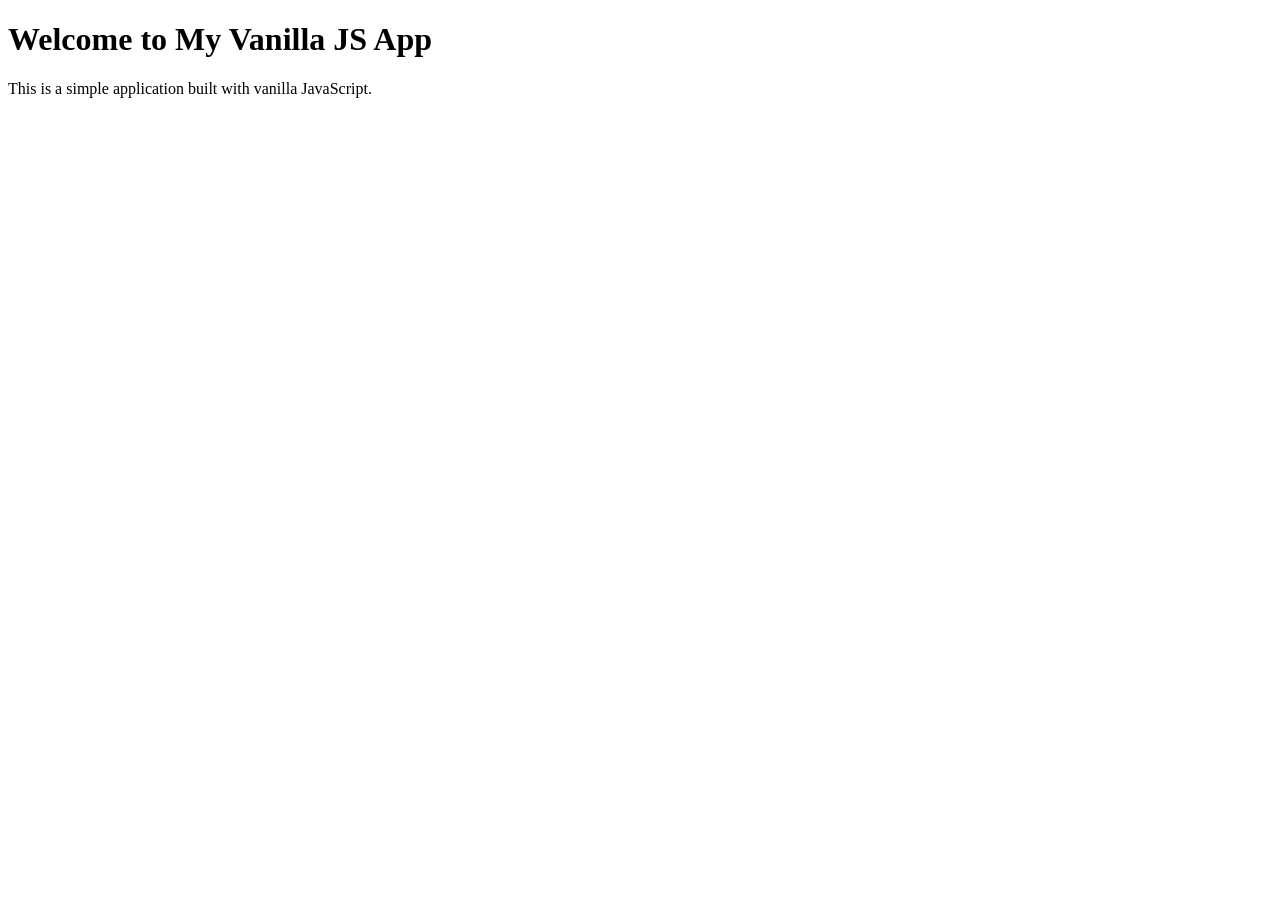
==== index.html @ 6b753228 "Add html file" ====
<!DOCTYPE html>
<html lang="en">

<head>
  <!-- Meta tags -->
  <!-- charset meta tag tells the browser to use UTF-8 encoding when interpreting the HTML document. 
  It's crucial to include this tag early in your HTML document (ideally within the first 1024 bytes) 
  to ensure proper character rendering.
  Without UTF-8, you might encounter issues like:
  - Question marks (?) instead of special characters
  - Random symbols instead of proper text
  - Broken emoji displays
  - Incorrect rendering of non-English text
  This is why UTF-8 has become the de facto standard for web development 
  and is recommended by the W3C (World Wide Web Consortium). -->
  <meta charset="UTF-8">
  <!-- Controls how a webpage is displayed on mobile devices
  Without this tag, mobile browsers might render the page as if it 
  were on a desktop screen, causing users to need to zoom and pan -->
  <meta name="viewport" content="width=device-width,initial-scale=1.0">
  <!-- Title -->
  <title>Vanilla JS App</title>
</head>

<body>
  <div id="app">
    <h1>Welcome to My Vanilla JS App</h1>
    <p>This is a simple application built with vanilla JavaScript.</p>
  </div>
</body>

</html>
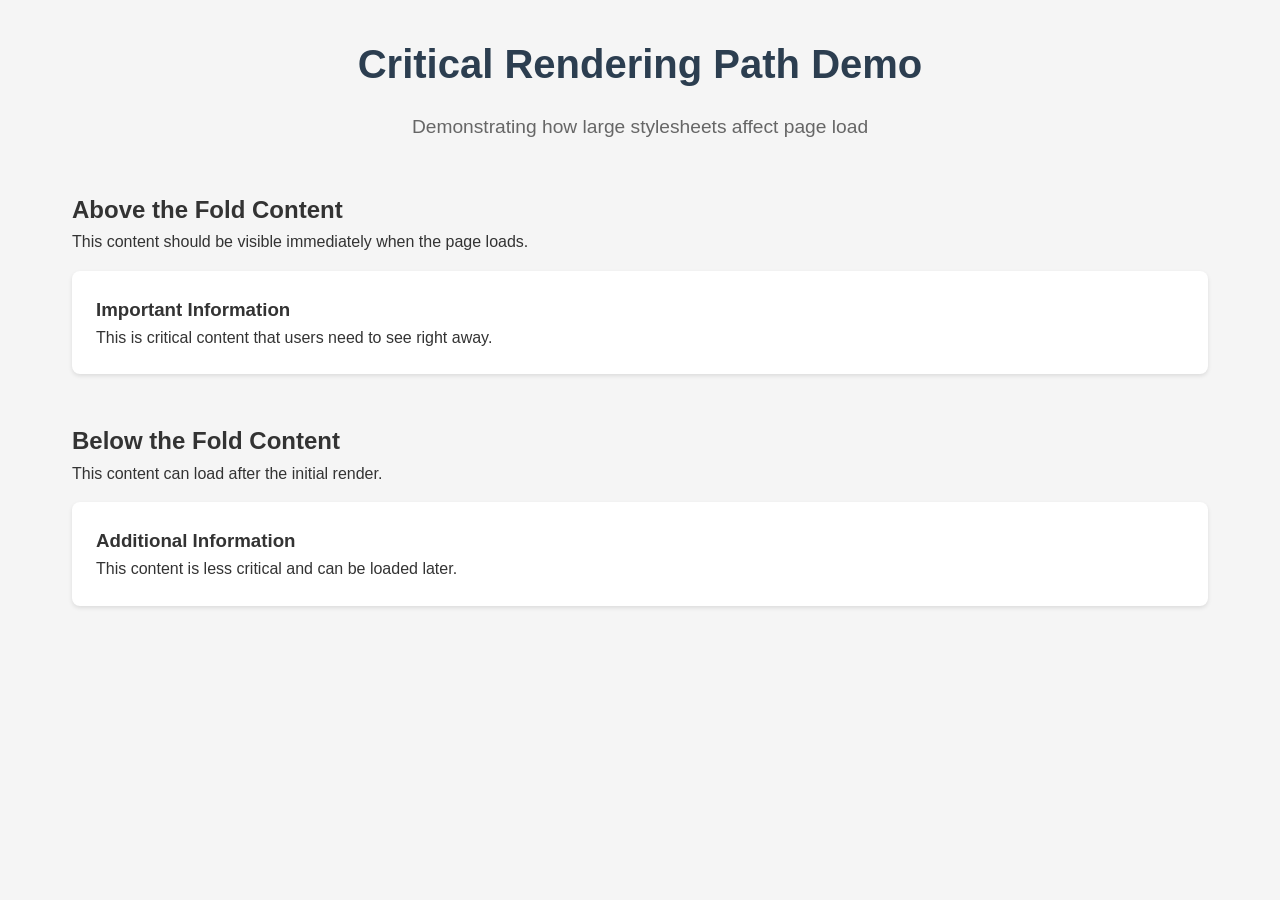
==== commit 5ae62066: "Add Example 1:  Inline Critical CSS" ====
--- a/index.html
+++ b/index.html
@@ -19,13 +19,40 @@
   were on a desktop screen, causing users to need to zoom and pan -->
   <meta name="viewport" content="width=device-width,initial-scale=1.0">
   <!-- Title -->
-  <title>Vanilla JS App</title>
+  <title>Critical Rendering Path Demo</title>
+  <!-- This large stylesheet will block rendering -->
+  <link rel="stylesheet" href="styles.css">
 </head>
+<!-- "Above the fold" content refers to the portion of a webpage that is visible to users 
+ without having to scroll down. The term comes from the newspaper industry, 
+ where the most important content was placed above the physical fold of the newspaper. -->
 
 <body>
-  <div id="app">
-    <h1>Welcome to My Vanilla JS App</h1>
-    <p>This is a simple application built with vanilla JavaScript.</p>
+  <div class="container">
+    <header>
+      <h1>Critical Rendering Path Demo</h1>
+      <p class="subtitle">Demonstrating how large stylesheets affect page load</p>
+    </header>
+
+    <main>
+      <section class="content">
+        <h2>Above the Fold Content</h2>
+        <p>This content should be visible immediately when the page loads.</p>
+        <div class="card">
+          <h3>Important Information</h3>
+          <p>This is critical content that users need to see right away.</p>
+        </div>
+      </section>
+
+      <section class="content">
+        <h2>Below the Fold Content</h2>
+        <p>This content can load after the initial render.</p>
+        <div class="card">
+          <h3>Additional Information</h3>
+          <p>This content is less critical and can be loaded later.</p>
+        </div>
+      </section>
+    </main>
   </div>
 </body>
 
--- a/styles.css
+++ b/styles.css
@@ -0,0 +1,1338 @@
+/* Base styles */
+* {
+  margin: 0;
+  padding: 0;
+  box-sizing: border-box;
+}
+
+body {
+  font-family: -apple-system, BlinkMacSystemFont, "Segoe UI", Roboto, Oxygen,
+    Ubuntu, Cantarell, sans-serif;
+  line-height: 1.6;
+  color: #333;
+  background-color: #f5f5f5;
+}
+
+.container {
+  max-width: 1200px;
+  margin: 0 auto;
+  padding: 2rem;
+}
+
+header {
+  text-align: center;
+  margin-bottom: 3rem;
+}
+
+h1 {
+  font-size: 2.5rem;
+  color: #2c3e50;
+  margin-bottom: 1rem;
+}
+
+.subtitle {
+  font-size: 1.2rem;
+  color: #666;
+}
+
+.content {
+  margin-bottom: 3rem;
+}
+
+.card {
+  background: white;
+  border-radius: 8px;
+  padding: 1.5rem;
+  box-shadow: 0 2px 4px rgba(0, 0, 0, 0.1);
+  margin: 1rem 0;
+}
+
+/* Generate a large number of unused styles to simulate a large stylesheet */
+/* These styles will never be used but will make the stylesheet larger */
+.unused-1 {
+  color: #000;
+}
+.unused-2 {
+  color: #111;
+}
+.unused-3 {
+  color: #222;
+}
+.unused-4 {
+  color: #333;
+}
+.unused-5 {
+  color: #444;
+}
+.unused-6 {
+  color: #555;
+}
+.unused-7 {
+  color: #666;
+}
+.unused-8 {
+  color: #777;
+}
+.unused-9 {
+  color: #888;
+}
+.unused-10 {
+  color: #999;
+}
+/* ... and so on for many more unused styles ... */
+
+/* Add more unused styles to make the file larger */
+@media (min-width: 768px) {
+  .unused-1 {
+    color: #000;
+  }
+  .unused-2 {
+    color: #111;
+  }
+  .unused-3 {
+    color: #222;
+  }
+  /* ... more unused styles ... */
+}
+
+@media (min-width: 1024px) {
+  .unused-1 {
+    color: #000;
+  }
+  .unused-2 {
+    color: #111;
+  }
+  .unused-3 {
+    color: #222;
+  }
+  /* ... more unused styles ... */
+}
+
+/* Add many more media queries with unused styles */
+@media (min-width: 1200px) {
+  .unused-1 {
+    color: #000;
+  }
+  .unused-2 {
+    color: #111;
+  }
+  .unused-3 {
+    color: #222;
+  }
+  /* ... more unused styles ... */
+}
+
+/* Add more unused styles with different selectors */
+[data-theme="dark"] .unused-1 {
+  color: #fff;
+}
+[data-theme="dark"] .unused-2 {
+  color: #eee;
+}
+[data-theme="dark"] .unused-3 {
+  color: #ddd;
+}
+/* ... more unused styles ... */
+
+/* Add more unused styles with pseudo-classes */
+.unused-1:hover {
+  color: #000;
+}
+.unused-2:hover {
+  color: #111;
+}
+.unused-3:hover {
+  color: #222;
+}
+/* ... more unused styles ... */
+
+/* Add more unused styles with pseudo-elements */
+.unused-1::before {
+  content: "";
+}
+.unused-2::before {
+  content: "";
+}
+.unused-3::before {
+  content: "";
+}
+/* ... more unused styles ... */
+
+/* Add complex nested selectors */
+.card:hover .card-title {
+  transform: scale(1.05);
+  transition: transform 0.3s ease;
+}
+
+.card:hover .card-content {
+  opacity: 0.8;
+  transition: opacity 0.3s ease;
+}
+
+/* Add more unused styles with complex selectors */
+.unused-1:hover .unused-2 {
+  color: #000;
+  background: linear-gradient(to right, #000, #fff);
+}
+
+.unused-2:hover .unused-3 {
+  color: #111;
+  background: linear-gradient(to left, #111, #eee);
+}
+
+/* Add more media queries with complex styles */
+@media (min-width: 768px) and (max-width: 1024px) {
+  .unused-1 {
+    color: #000;
+    background: linear-gradient(45deg, #000, #fff);
+    transform: rotate(5deg);
+    transition: all 0.3s ease;
+  }
+
+  .unused-2 {
+    color: #111;
+    background: linear-gradient(-45deg, #111, #eee);
+    transform: rotate(-5deg);
+    transition: all 0.3s ease;
+  }
+}
+
+/* Add more complex animations */
+@keyframes spin {
+  0% {
+    transform: rotate(0deg);
+  }
+  100% {
+    transform: rotate(360deg);
+  }
+}
+
+@keyframes fade {
+  0% {
+    opacity: 0;
+  }
+  50% {
+    opacity: 0.5;
+  }
+  100% {
+    opacity: 1;
+  }
+}
+
+/* Add more unused styles with animations */
+.unused-1 {
+  animation: spin 2s linear infinite;
+}
+
+.unused-2 {
+  animation: fade 3s ease-in-out infinite;
+}
+
+/* Add more complex selectors with pseudo-elements */
+.unused-1::before,
+.unused-1::after {
+  content: "";
+  position: absolute;
+  width: 100%;
+  height: 100%;
+  background: linear-gradient(45deg, #000, #fff);
+  opacity: 0.5;
+  transition: all 0.3s ease;
+}
+
+/* Add more unused styles with complex transforms */
+.unused-2 {
+  transform: perspective(1000px) rotateX(45deg) rotateY(45deg);
+  transition: transform 0.5s ease;
+}
+
+/* Add more unused styles with complex filters */
+.unused-3 {
+  filter: blur(5px) brightness(1.2) contrast(1.5);
+  transition: filter 0.3s ease;
+}
+
+/* Add more unused styles with complex backgrounds */
+.unused-4 {
+  background: linear-gradient(45deg, #000, #fff),
+    radial-gradient(circle, #000, #fff),
+    repeating-linear-gradient(45deg, #000, #fff 10px);
+  background-blend-mode: multiply, screen, overlay;
+}
+
+/* Add more unused styles with complex box-shadows */
+.unused-5 {
+  box-shadow: 0 0 10px rgba(0, 0, 0, 0.5), 0 0 20px rgba(0, 0, 0, 0.3),
+    0 0 30px rgba(0, 0, 0, 0.1);
+}
+
+/* Add more unused styles with complex text effects */
+.unused-6 {
+  text-shadow: 2px 2px 0 #000, 4px 4px 0 #111, 6px 6px 0 #222;
+}
+
+/* Add more unused styles with complex borders */
+.unused-7 {
+  border: 2px solid #000, 4px solid #111, 6px solid #222;
+  border-radius: 10px;
+}
+
+/* Add more unused styles with complex transitions */
+.unused-8 {
+  transition: all 0.3s ease, transform 0.5s ease, opacity 0.7s ease,
+    background 0.9s ease;
+}
+
+/* Add more unused styles with complex transforms */
+.unused-9 {
+  transform: translateX(10px) translateY(20px) rotate(45deg) scale(1.2)
+    skew(10deg);
+}
+
+/* Add more unused styles with complex backgrounds */
+.unused-10 {
+  background: linear-gradient(45deg, #000, #fff),
+    url("data:image/svg+xml,<svg>...</svg>"),
+    radial-gradient(circle, #000, #fff);
+  background-size: 100% 100%, 50% 50%, 200% 200%;
+  background-position: center, top left, bottom right;
+  background-repeat: no-repeat, repeat, repeat-x;
+}
+
+/* Add more unused styles with complex animations */
+@keyframes complex {
+  0% {
+    transform: translateX(0) rotate(0);
+    opacity: 1;
+    background: #000;
+  }
+  25% {
+    transform: translateX(100px) rotate(90deg);
+    opacity: 0.5;
+    background: #333;
+  }
+  50% {
+    transform: translateX(0) rotate(180deg);
+    opacity: 1;
+    background: #666;
+  }
+  75% {
+    transform: translateX(-100px) rotate(270deg);
+    opacity: 0.5;
+    background: #999;
+  }
+  100% {
+    transform: translateX(0) rotate(360deg);
+    opacity: 1;
+    background: #fff;
+  }
+}
+
+.unused-11 {
+  animation: complex 5s ease-in-out infinite;
+}
+
+/* Add more unused styles with complex selectors and pseudo-classes */
+.unused-12:hover:active:focus {
+  color: #000;
+  background: #fff;
+  transform: scale(1.2);
+  transition: all 0.3s ease;
+}
+
+/* Add more unused styles with complex media queries */
+@media (min-width: 768px) and (max-width: 1024px) and (orientation: landscape) {
+  .unused-13 {
+    color: #000;
+    background: #fff;
+    transform: rotate(45deg);
+    transition: all 0.3s ease;
+  }
+}
+
+/* Add more unused styles with complex attribute selectors */
+[data-theme="dark"][data-size="large"][data-variant="primary"] {
+  color: #fff;
+  background: #000;
+  padding: 2rem;
+  margin: 1rem;
+  border-radius: 10px;
+  box-shadow: 0 0 20px rgba(0, 0, 0, 0.5);
+}
+
+/* Add more unused styles with complex combinators */
+.unused-14 > .unused-15 + .unused-16 ~ .unused-17 {
+  color: #000;
+  background: #fff;
+  padding: 1rem;
+  margin: 0.5rem;
+  border: 1px solid #ccc;
+}
+
+/* Add more unused styles with complex pseudo-elements */
+.unused-18::before,
+.unused-18::after {
+  content: "";
+  position: absolute;
+  width: 100%;
+  height: 100%;
+  background: linear-gradient(45deg, #000, #fff);
+  opacity: 0.5;
+  transition: all 0.3s ease;
+  transform: rotate(45deg);
+  filter: blur(5px);
+  box-shadow: 0 0 10px rgba(0, 0, 0, 0.5);
+}
+
+/* Add more unused styles with complex transforms and transitions */
+.unused-19 {
+  transform: perspective(1000px) rotateX(45deg) rotateY(45deg) rotateZ(45deg)
+    translateZ(100px) scale(1.2) skew(10deg, 20deg);
+  transition: transform 0.5s ease, opacity 0.3s ease, background 0.7s ease,
+    box-shadow 0.9s ease;
+}
+
+/* Add more unused styles with complex backgrounds and filters */
+.unused-20 {
+  background: linear-gradient(45deg, #000, #fff),
+    radial-gradient(circle, #000, #fff),
+    repeating-linear-gradient(45deg, #000, #fff 10px);
+  background-blend-mode: multiply, screen, overlay;
+  filter: blur(5px) brightness(1.2) contrast(1.5) grayscale(0.5)
+    hue-rotate(45deg) invert(0.2) opacity(0.8) saturate(1.5) sepia(0.3);
+}
+
+/* Generate thousands of unused styles with different patterns */
+/* Pattern 1: Complex gradients with different angles */
+.unused-gradient-1 {
+  background: linear-gradient(0deg, #000, #fff);
+}
+.unused-gradient-2 {
+  background: linear-gradient(1deg, #000, #fff);
+}
+.unused-gradient-3 {
+  background: linear-gradient(2deg, #000, #fff);
+}
+.unused-gradient-4 {
+  background: linear-gradient(3deg, #000, #fff);
+}
+.unused-gradient-5 {
+  background: linear-gradient(4deg, #000, #fff);
+}
+/* ... continue for all 360 degrees ... */
+
+/* Pattern 2: Complex transforms with different values */
+.unused-transform-1 {
+  transform: rotate(1deg) scale(1.1);
+}
+.unused-transform-2 {
+  transform: rotate(2deg) scale(1.2);
+}
+.unused-transform-3 {
+  transform: rotate(3deg) scale(1.3);
+}
+.unused-transform-4 {
+  transform: rotate(4deg) scale(1.4);
+}
+.unused-transform-5 {
+  transform: rotate(5deg) scale(1.5);
+}
+/* ... continue for more combinations ... */
+
+/* Pattern 3: Complex box-shadows with different values */
+.unused-shadow-1 {
+  box-shadow: 1px 1px 1px rgba(0, 0, 0, 0.1);
+}
+.unused-shadow-2 {
+  box-shadow: 2px 2px 2px rgba(0, 0, 0, 0.2);
+}
+.unused-shadow-3 {
+  box-shadow: 3px 3px 3px rgba(0, 0, 0, 0.3);
+}
+.unused-shadow-4 {
+  box-shadow: 4px 4px 4px rgba(0, 0, 0, 0.4);
+}
+.unused-shadow-5 {
+  box-shadow: 5px 5px 5px rgba(0, 0, 0, 0.5);
+}
+/* ... continue for more combinations ... */
+
+/* Pattern 4: Complex filters with different values */
+.unused-filter-1 {
+  filter: blur(1px) brightness(1.1);
+}
+.unused-filter-2 {
+  filter: blur(2px) brightness(1.2);
+}
+.unused-filter-3 {
+  filter: blur(3px) brightness(1.3);
+}
+.unused-filter-4 {
+  filter: blur(4px) brightness(1.4);
+}
+.unused-filter-5 {
+  filter: blur(5px) brightness(1.5);
+}
+/* ... continue for more combinations ... */
+
+/* Pattern 5: Complex animations with different durations */
+@keyframes unused-anim-1 {
+  0% {
+    transform: translateX(0);
+  }
+  100% {
+    transform: translateX(10px);
+  }
+}
+@keyframes unused-anim-2 {
+  0% {
+    transform: translateX(0);
+  }
+  100% {
+    transform: translateX(20px);
+  }
+}
+@keyframes unused-anim-3 {
+  0% {
+    transform: translateX(0);
+  }
+  100% {
+    transform: translateX(30px);
+  }
+}
+/* ... continue for more animations ... */
+
+/* Pattern 6: Complex media queries with different breakpoints */
+@media (min-width: 100px) {
+  .unused-mq-1 {
+    color: #000;
+  }
+}
+@media (min-width: 200px) {
+  .unused-mq-2 {
+    color: #111;
+  }
+}
+@media (min-width: 300px) {
+  .unused-mq-3 {
+    color: #222;
+  }
+}
+@media (min-width: 400px) {
+  .unused-mq-4 {
+    color: #333;
+  }
+}
+@media (min-width: 500px) {
+  .unused-mq-5 {
+    color: #444;
+  }
+}
+/* ... continue for more breakpoints ... */
+
+/* Pattern 7: Complex pseudo-elements with different content */
+.unused-pseudo-1::before {
+  content: "1";
+}
+.unused-pseudo-2::before {
+  content: "2";
+}
+.unused-pseudo-3::before {
+  content: "3";
+}
+.unused-pseudo-4::before {
+  content: "4";
+}
+.unused-pseudo-5::before {
+  content: "5";
+}
+/* ... continue for more content ... */
+
+/* Pattern 8: Complex transitions with different timings */
+.unused-transition-1 {
+  transition: all 0.1s ease;
+}
+.unused-transition-2 {
+  transition: all 0.2s ease;
+}
+.unused-transition-3 {
+  transition: all 0.3s ease;
+}
+.unused-transition-4 {
+  transition: all 0.4s ease;
+}
+.unused-transition-5 {
+  transition: all 0.5s ease;
+}
+/* ... continue for more timings ... */
+
+/* Pattern 9: Complex backgrounds with different positions */
+.unused-bg-1 {
+  background-position: 0% 0%;
+}
+.unused-bg-2 {
+  background-position: 10% 10%;
+}
+.unused-bg-3 {
+  background-position: 20% 20%;
+}
+.unused-bg-4 {
+  background-position: 30% 30%;
+}
+.unused-bg-5 {
+  background-position: 40% 40%;
+}
+/* ... continue for more positions ... */
+
+/* Pattern 10: Complex text effects with different values */
+.unused-text-1 {
+  text-shadow: 1px 1px 1px #000;
+}
+.unused-text-2 {
+  text-shadow: 2px 2px 2px #111;
+}
+.unused-text-3 {
+  text-shadow: 3px 3px 3px #222;
+}
+.unused-text-4 {
+  text-shadow: 4px 4px 4px #333;
+}
+.unused-text-5 {
+  text-shadow: 5px 5px 5px #444;
+}
+/* ... continue for more effects ... */
+
+/* Pattern 11: Complex borders with different styles */
+.unused-border-1 {
+  border: 1px solid #000;
+}
+.unused-border-2 {
+  border: 2px solid #111;
+}
+.unused-border-3 {
+  border: 3px solid #222;
+}
+.unused-border-4 {
+  border: 4px solid #333;
+}
+.unused-border-5 {
+  border: 5px solid #444;
+}
+/* ... continue for more styles ... */
+
+/* Pattern 12: Complex flexbox properties */
+.unused-flex-1 {
+  flex: 1 1 0%;
+}
+.unused-flex-2 {
+  flex: 1 2 0%;
+}
+.unused-flex-3 {
+  flex: 1 3 0%;
+}
+.unused-flex-4 {
+  flex: 1 4 0%;
+}
+.unused-flex-5 {
+  flex: 1 5 0%;
+}
+/* ... continue for more combinations ... */
+
+/* Pattern 13: Complex grid properties */
+.unused-grid-1 {
+  grid-template-columns: repeat(1, 1fr);
+}
+.unused-grid-2 {
+  grid-template-columns: repeat(2, 1fr);
+}
+.unused-grid-3 {
+  grid-template-columns: repeat(3, 1fr);
+}
+.unused-grid-4 {
+  grid-template-columns: repeat(4, 1fr);
+}
+.unused-grid-5 {
+  grid-template-columns: repeat(5, 1fr);
+}
+/* ... continue for more combinations ... */
+
+/* Pattern 14: Complex color combinations */
+.unused-color-1 {
+  color: rgb(0, 0, 0);
+}
+.unused-color-2 {
+  color: rgb(10, 10, 10);
+}
+.unused-color-3 {
+  color: rgb(20, 20, 20);
+}
+.unused-color-4 {
+  color: rgb(30, 30, 30);
+}
+.unused-color-5 {
+  color: rgb(40, 40, 40);
+}
+/* ... continue for more colors ... */
+
+/* Pattern 15: Complex margin/padding combinations */
+.unused-spacing-1 {
+  margin: 1px;
+  padding: 1px;
+}
+.unused-spacing-2 {
+  margin: 2px;
+  padding: 2px;
+}
+.unused-spacing-3 {
+  margin: 3px;
+  padding: 3px;
+}
+.unused-spacing-4 {
+  margin: 4px;
+  padding: 4px;
+}
+.unused-spacing-5 {
+  margin: 5px;
+  padding: 5px;
+}
+/* ... continue for more combinations ... */
+
+/* Pattern 16: Complex font combinations */
+.unused-font-1 {
+  font-size: 1px;
+  line-height: 1;
+}
+.unused-font-2 {
+  font-size: 2px;
+  line-height: 1.2;
+}
+.unused-font-3 {
+  font-size: 3px;
+  line-height: 1.4;
+}
+.unused-font-4 {
+  font-size: 4px;
+  line-height: 1.6;
+}
+.unused-font-5 {
+  font-size: 5px;
+  line-height: 1.8;
+}
+/* ... continue for more combinations ... */
+
+/* Pattern 17: Complex opacity combinations */
+.unused-opacity-1 {
+  opacity: 0.1;
+}
+.unused-opacity-2 {
+  opacity: 0.2;
+}
+.unused-opacity-3 {
+  opacity: 0.3;
+}
+.unused-opacity-4 {
+  opacity: 0.4;
+}
+.unused-opacity-5 {
+  opacity: 0.5;
+}
+/* ... continue for more values ... */
+
+/* Pattern 18: Complex z-index combinations */
+.unused-z-1 {
+  z-index: 1;
+}
+.unused-z-2 {
+  z-index: 2;
+}
+.unused-z-3 {
+  z-index: 3;
+}
+.unused-z-4 {
+  z-index: 4;
+}
+.unused-z-5 {
+  z-index: 5;
+}
+/* ... continue for more values ... */
+
+/* Pattern 19: Complex position combinations */
+.unused-position-1 {
+  position: relative;
+  top: 1px;
+}
+.unused-position-2 {
+  position: relative;
+  top: 2px;
+}
+.unused-position-3 {
+  position: relative;
+  top: 3px;
+}
+.unused-position-4 {
+  position: relative;
+  top: 4px;
+}
+.unused-position-5 {
+  position: relative;
+  top: 5px;
+}
+/* ... continue for more combinations ... */
+
+/* Pattern 20: Complex display combinations */
+.unused-display-1 {
+  display: block;
+}
+.unused-display-2 {
+  display: inline;
+}
+.unused-display-3 {
+  display: inline-block;
+}
+.unused-display-4 {
+  display: flex;
+}
+.unused-display-5 {
+  display: grid;
+}
+/* ... continue for more combinations ... */
+
+/* Pattern 21: Complex overflow combinations */
+.unused-overflow-1 {
+  overflow: hidden;
+}
+.unused-overflow-2 {
+  overflow: auto;
+}
+.unused-overflow-3 {
+  overflow: scroll;
+}
+.unused-overflow-4 {
+  overflow: visible;
+}
+.unused-overflow-5 {
+  overflow: clip;
+}
+/* ... continue for more combinations ... */
+
+/* Pattern 22: Complex visibility combinations */
+.unused-visibility-1 {
+  visibility: visible;
+}
+.unused-visibility-2 {
+  visibility: hidden;
+}
+.unused-visibility-3 {
+  visibility: collapse;
+}
+.unused-visibility-4 {
+  visibility: initial;
+}
+.unused-visibility-5 {
+  visibility: inherit;
+}
+/* ... continue for more combinations ... */
+
+/* Pattern 23: Complex cursor combinations */
+.unused-cursor-1 {
+  cursor: pointer;
+}
+.unused-cursor-2 {
+  cursor: default;
+}
+.unused-cursor-3 {
+  cursor: move;
+}
+.unused-cursor-4 {
+  cursor: text;
+}
+.unused-cursor-5 {
+  cursor: wait;
+}
+/* ... continue for more combinations ... */
+
+/* Pattern 24: Complex pointer-events combinations */
+.unused-pointer-1 {
+  pointer-events: auto;
+}
+.unused-pointer-2 {
+  pointer-events: none;
+}
+.unused-pointer-3 {
+  pointer-events: all;
+}
+.unused-pointer-4 {
+  pointer-events: visible;
+}
+.unused-pointer-5 {
+  pointer-events: visiblePainted;
+}
+/* ... continue for more combinations ... */
+
+/* Pattern 25: Complex user-select combinations */
+.unused-select-1 {
+  user-select: none;
+}
+.unused-select-2 {
+  user-select: auto;
+}
+.unused-select-3 {
+  user-select: text;
+}
+.unused-select-4 {
+  user-select: contain;
+}
+.unused-select-5 {
+  user-select: all;
+}
+/* ... continue for more combinations ... */
+
+/* Pattern 26: Complex white-space combinations */
+.unused-whitespace-1 {
+  white-space: normal;
+}
+.unused-whitespace-2 {
+  white-space: nowrap;
+}
+.unused-whitespace-3 {
+  white-space: pre;
+}
+.unused-whitespace-4 {
+  white-space: pre-wrap;
+}
+.unused-whitespace-5 {
+  white-space: pre-line;
+}
+/* ... continue for more combinations ... */
+
+/* Pattern 27: Complex word-break combinations */
+.unused-wordbreak-1 {
+  word-break: normal;
+}
+.unused-wordbreak-2 {
+  word-break: break-all;
+}
+.unused-wordbreak-3 {
+  word-break: keep-all;
+}
+.unused-wordbreak-4 {
+  word-break: break-word;
+}
+.unused-wordbreak-5 {
+  word-break: break-spaces;
+}
+/* ... continue for more combinations ... */
+
+/* Pattern 28: Complex text-align combinations */
+.unused-textalign-1 {
+  text-align: left;
+}
+.unused-textalign-2 {
+  text-align: right;
+}
+.unused-textalign-3 {
+  text-align: center;
+}
+.unused-textalign-4 {
+  text-align: justify;
+}
+.unused-textalign-5 {
+  text-align: start;
+}
+/* ... continue for more combinations ... */
+
+/* Pattern 29: Complex text-decoration combinations */
+.unused-textdecoration-1 {
+  text-decoration: none;
+}
+.unused-textdecoration-2 {
+  text-decoration: underline;
+}
+.unused-textdecoration-3 {
+  text-decoration: overline;
+}
+.unused-textdecoration-4 {
+  text-decoration: line-through;
+}
+.unused-textdecoration-5 {
+  text-decoration: blink;
+}
+/* ... continue for more combinations ... */
+
+/* Pattern 30: Complex text-transform combinations */
+.unused-texttransform-1 {
+  text-transform: none;
+}
+.unused-texttransform-2 {
+  text-transform: capitalize;
+}
+.unused-texttransform-3 {
+  text-transform: uppercase;
+}
+.unused-texttransform-4 {
+  text-transform: lowercase;
+}
+.unused-texttransform-5 {
+  text-transform: full-width;
+}
+/* ... continue for more combinations ... */
+
+/* Pattern 31: Complex background-size combinations */
+.unused-bgsize-1 {
+  background-size: 100% 100%;
+}
+.unused-bgsize-2 {
+  background-size: 200% 200%;
+}
+.unused-bgsize-3 {
+  background-size: 300% 300%;
+}
+.unused-bgsize-4 {
+  background-size: 400% 400%;
+}
+.unused-bgsize-5 {
+  background-size: 500% 500%;
+}
+/* ... continue for more combinations ... */
+
+/* Pattern 32: Complex background-repeat combinations */
+.unused-bgrepeat-1 {
+  background-repeat: no-repeat;
+}
+.unused-bgrepeat-2 {
+  background-repeat: repeat;
+}
+.unused-bgrepeat-3 {
+  background-repeat: repeat-x;
+}
+.unused-bgrepeat-4 {
+  background-repeat: repeat-y;
+}
+.unused-bgrepeat-5 {
+  background-repeat: space;
+}
+/* ... continue for more combinations ... */
+
+/* Pattern 33: Complex background-attachment combinations */
+.unused-bgattach-1 {
+  background-attachment: scroll;
+}
+.unused-bgattach-2 {
+  background-attachment: fixed;
+}
+.unused-bgattach-3 {
+  background-attachment: local;
+}
+.unused-bgattach-4 {
+  background-attachment: initial;
+}
+.unused-bgattach-5 {
+  background-attachment: inherit;
+}
+/* ... continue for more combinations ... */
+
+/* Pattern 34: Complex background-clip combinations */
+.unused-bgclip-1 {
+  background-clip: border-box;
+}
+.unused-bgclip-2 {
+  background-clip: padding-box;
+}
+.unused-bgclip-3 {
+  background-clip: content-box;
+}
+.unused-bgclip-4 {
+  background-clip: text;
+}
+.unused-bgclip-5 {
+  background-clip: initial;
+}
+/* ... continue for more combinations ... */
+
+/* Pattern 35: Complex background-origin combinations */
+.unused-bgorigin-1 {
+  background-origin: border-box;
+}
+.unused-bgorigin-2 {
+  background-origin: padding-box;
+}
+.unused-bgorigin-3 {
+  background-origin: content-box;
+}
+.unused-bgorigin-4 {
+  background-origin: initial;
+}
+.unused-bgorigin-5 {
+  background-origin: inherit;
+}
+/* ... continue for more combinations ... */
+
+/* Pattern 36: Complex background-blend-mode combinations */
+.unused-bgblend-1 {
+  background-blend-mode: normal;
+}
+.unused-bgblend-2 {
+  background-blend-mode: multiply;
+}
+.unused-bgblend-3 {
+  background-blend-mode: screen;
+}
+.unused-bgblend-4 {
+  background-blend-mode: overlay;
+}
+.unused-bgblend-5 {
+  background-blend-mode: darken;
+}
+/* ... continue for more combinations ... */
+
+/* Pattern 37: Complex mix-blend-mode combinations */
+.unused-mixblend-1 {
+  mix-blend-mode: normal;
+}
+.unused-mixblend-2 {
+  mix-blend-mode: multiply;
+}
+.unused-mixblend-3 {
+  mix-blend-mode: screen;
+}
+.unused-mixblend-4 {
+  mix-blend-mode: overlay;
+}
+.unused-mixblend-5 {
+  mix-blend-mode: darken;
+}
+/* ... continue for more combinations ... */
+
+/* Pattern 38: Complex isolation combinations */
+.unused-isolation-1 {
+  isolation: auto;
+}
+.unused-isolation-2 {
+  isolation: isolate;
+}
+.unused-isolation-3 {
+  isolation: initial;
+}
+.unused-isolation-4 {
+  isolation: inherit;
+}
+.unused-isolation-5 {
+  isolation: unset;
+}
+/* ... continue for more combinations ... */
+
+/* Pattern 39: Complex object-fit combinations */
+.unused-objectfit-1 {
+  object-fit: fill;
+}
+.unused-objectfit-2 {
+  object-fit: contain;
+}
+.unused-objectfit-3 {
+  object-fit: cover;
+}
+.unused-objectfit-4 {
+  object-fit: none;
+}
+.unused-objectfit-5 {
+  object-fit: scale-down;
+}
+/* ... continue for more combinations ... */
+
+/* Pattern 40: Complex object-position combinations */
+.unused-objectpos-1 {
+  object-position: center;
+}
+.unused-objectpos-2 {
+  object-position: top;
+}
+.unused-objectpos-3 {
+  object-position: bottom;
+}
+.unused-objectpos-4 {
+  object-position: left;
+}
+.unused-objectpos-5 {
+  object-position: right;
+}
+/* ... continue for more combinations ... */
+
+/* Pattern 41: Complex perspective combinations */
+.unused-perspective-1 {
+  perspective: 100px;
+}
+.unused-perspective-2 {
+  perspective: 200px;
+}
+.unused-perspective-3 {
+  perspective: 300px;
+}
+.unused-perspective-4 {
+  perspective: 400px;
+}
+.unused-perspective-5 {
+  perspective: 500px;
+}
+/* ... continue for more combinations ... */
+
+/* Pattern 42: Complex perspective-origin combinations */
+.unused-perspectiveorigin-1 {
+  perspective-origin: center;
+}
+.unused-perspectiveorigin-2 {
+  perspective-origin: top;
+}
+.unused-perspectiveorigin-3 {
+  perspective-origin: bottom;
+}
+.unused-perspectiveorigin-4 {
+  perspective-origin: left;
+}
+.unused-perspectiveorigin-5 {
+  perspective-origin: right;
+}
+/* ... continue for more combinations ... */
+
+/* Pattern 43: Complex backface-visibility combinations */
+.unused-backface-1 {
+  backface-visibility: visible;
+}
+.unused-backface-2 {
+  backface-visibility: hidden;
+}
+.unused-backface-3 {
+  backface-visibility: initial;
+}
+.unused-backface-4 {
+  backface-visibility: inherit;
+}
+.unused-backface-5 {
+  backface-visibility: unset;
+}
+/* ... continue for more combinations ... */
+
+/* Pattern 44: Complex transform-style combinations */
+.unused-transformstyle-1 {
+  transform-style: flat;
+}
+.unused-transformstyle-2 {
+  transform-style: preserve-3d;
+}
+.unused-transformstyle-3 {
+  transform-style: initial;
+}
+.unused-transformstyle-4 {
+  transform-style: inherit;
+}
+.unused-transformstyle-5 {
+  transform-style: unset;
+}
+/* ... continue for more combinations ... */
+
+/* Pattern 45: Complex transform-origin combinations */
+.unused-transformorigin-1 {
+  transform-origin: center;
+}
+.unused-transformorigin-2 {
+  transform-origin: top;
+}
+.unused-transformorigin-3 {
+  transform-origin: bottom;
+}
+.unused-transformorigin-4 {
+  transform-origin: left;
+}
+.unused-transformorigin-5 {
+  transform-origin: right;
+}
+/* ... continue for more combinations ... */
+
+/* Pattern 46: Complex transition-property combinations */
+.unused-transitionprop-1 {
+  transition-property: none;
+}
+.unused-transitionprop-2 {
+  transition-property: all;
+}
+.unused-transitionprop-3 {
+  transition-property: color;
+}
+.unused-transitionprop-4 {
+  transition-property: background;
+}
+.unused-transitionprop-5 {
+  transition-property: transform;
+}
+/* ... continue for more combinations ... */
+
+/* Pattern 47: Complex transition-duration combinations */
+.unused-transitiondur-1 {
+  transition-duration: 0s;
+}
+.unused-transitiondur-2 {
+  transition-duration: 0.1s;
+}
+.unused-transitiondur-3 {
+  transition-duration: 0.2s;
+}
+.unused-transitiondur-4 {
+  transition-duration: 0.3s;
+}
+.unused-transitiondur-5 {
+  transition-duration: 0.4s;
+}
+/* ... continue for more combinations ... */
+
+/* Pattern 48: Complex transition-timing-function combinations */
+.unused-transitiontiming-1 {
+  transition-timing-function: ease;
+}
+.unused-transitiontiming-2 {
+  transition-timing-function: linear;
+}
+.unused-transitiontiming-3 {
+  transition-timing-function: ease-in;
+}
+.unused-transitiontiming-4 {
+  transition-timing-function: ease-out;
+}
+.unused-transitiontiming-5 {
+  transition-timing-function: ease-in-out;
+}
+/* ... continue for more combinations ... */
+
+/* Pattern 49: Complex transition-delay combinations */
+.unused-transitiondelay-1 {
+  transition-delay: 0s;
+}
+.unused-transitiondelay-2 {
+  transition-delay: 0.1s;
+}
+.unused-transitiondelay-3 {
+  transition-delay: 0.2s;
+}
+.unused-transitiondelay-4 {
+  transition-delay: 0.3s;
+}
+.unused-transitiondelay-5 {
+  transition-delay: 0.4s;
+}
+/* ... continue for more combinations ... */
+
+/* Pattern 50: Complex animation-name combinations */
+.unused-animationname-1 {
+  animation-name: none;
+}
+.unused-animationname-2 {
+  animation-name: fade;
+}
+.unused-animationname-3 {
+  animation-name: slide;
+}
+.unused-animationname-4 {
+  animation-name: rotate;
+}
+.unused-animationname-5 {
+  animation-name: scale;
+}
+/* ... continue for more combinations ... */
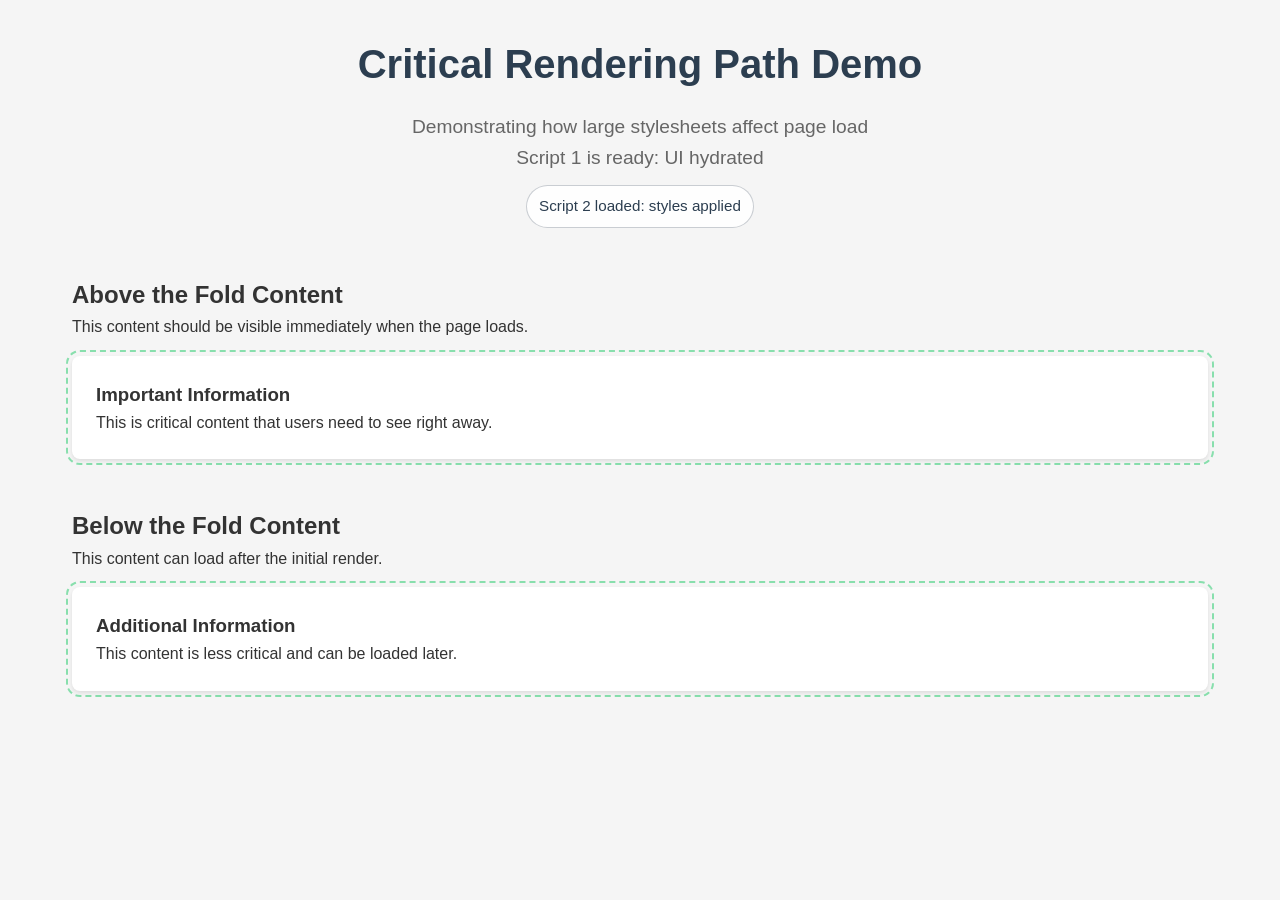
==== commit 3dc38a69: "Add more CRP techniques" ====
--- a/index.html
+++ b/index.html
@@ -22,6 +22,9 @@
   <title>Critical Rendering Path Demo</title>
   <!-- This large stylesheet will block rendering -->
   <link rel="stylesheet" href="styles.css">
+  <!-- Blocking scripts (no defer/async): these will block HTML parsing -->
+  <script src="large-script-1.js"></script>
+  <script src="large-script-2.js"></script>
 </head>
 <!-- "Above the fold" content refers to the portion of a webpage that is visible to users 
  without having to scroll down. The term comes from the newspaper industry, 
